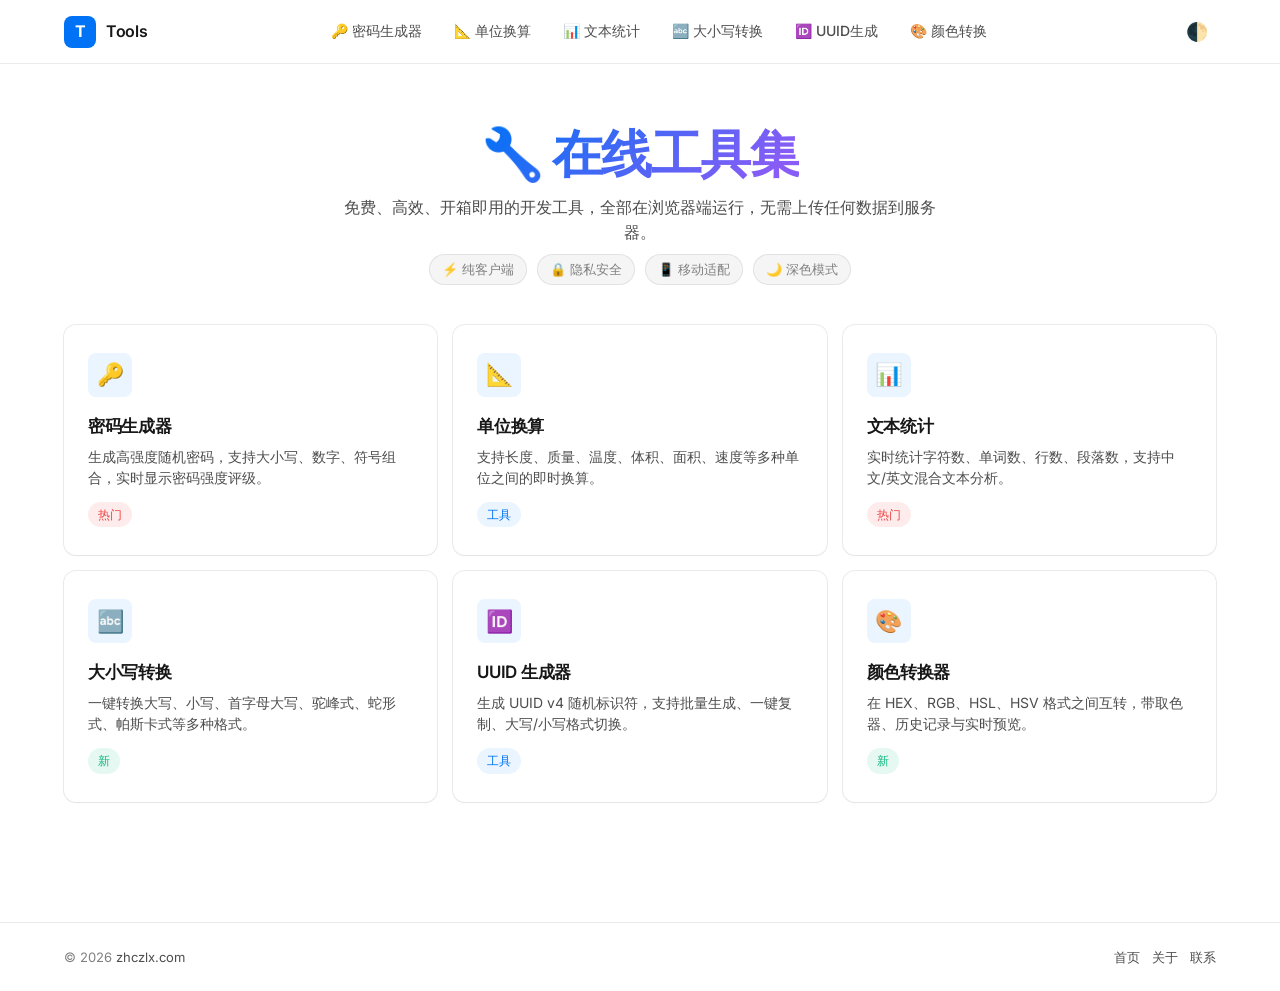
==== tools/index.html @ 3d00cb9d "✨ 新增在线工具箱 6个工具页面 基于 Open Design Vercel 设计系统打造： - 🏠 tools/index.html — 工具站首页 - 🔐 密码生成器 — 强度分析+多规则+历史记" ====
<!DOCTYPE html>
<html lang="zh-CN">
<head>
  <meta charset="UTF-8">
  <meta name="viewport" content="width=device-width, initial-scale=1.0">
  <title>在线工具集 — zhczlx.com/tools</title>
  <link rel="stylesheet" href="css/tools.css">
  <link rel="icon" href="data:image/svg+xml,<svg xmlns=%22http://www.w3.org/2000/svg%22 viewBox=%220 0 100 100%22><text y=%22.9em%22 font-size=%2290%22>🔧</text></svg>">
  <meta name="description" content="免费在线工具集：密码生成器、单位换算、文本统计、大小写转换、UUID生成器、颜色转换器。">
  <style>
    /* ===== ANIMATION STAGGER ===== */
    .tool-card:nth-child(1) { animation-delay: 0.05s; }
    .tool-card:nth-child(2) { animation-delay: 0.10s; }
    .tool-card:nth-child(3) { animation-delay: 0.15s; }
    .tool-card:nth-child(4) { animation-delay: 0.20s; }
    .tool-card:nth-child(5) { animation-delay: 0.25s; }
    .tool-card:nth-child(6) { animation-delay: 0.30s; }

    /* ===== HERO SUBTITLE WITH ICONS ===== */
    .hero-tags {
      display: flex;
      align-items: center;
      justify-content: center;
      gap: 10px;
      flex-wrap: wrap;
      margin-top: 8px;
    }
    .hero-tags span {
      font-size: 13px;
      color: var(--text-tertiary);
      padding: 4px 12px;
      border-radius: var(--radius-full);
      background: var(--bg-tertiary);
      border: 1px solid var(--border-color);
    }

    /* ===== RESPONSIVE NAV ===== */
    @media (max-width: 768px) {
      .header-nav a span {
        display: none;
      }
      .hero-tags span {
        font-size: 11px;
        padding: 3px 10px;
      }
    }

    @media (max-width: 480px) {
      .header-inner {
        padding: 0 16px;
      }
      .page-hero {
        padding: 40px 0 24px;
      }
      .tool-grid {
        padding-bottom: 40px;
      }
    }

    /* ===== TAG VARIANTS ===== */
    .tool-card .tag.hot {
      color: #ef4444;
      background: rgba(239, 68, 68, 0.1);
    }
    .tool-card .tag.new {
      color: #10b981;
      background: rgba(16, 185, 129, 0.1);
    }

    @media (prefers-color-scheme: dark) {
      .tool-card .tag.hot {
        background: rgba(239, 68, 68, 0.15);
      }
      .tool-card .tag.new {
        background: rgba(16, 185, 129, 0.15);
      }
    }
  </style>
</head>
<body>

<!-- ===== STICKY HEADER ===== -->
<header class="site-header">
  <div class="header-inner">
    <a href="/" class="header-logo">
      <span class="logo-icon">T</span>
      <span>Tools</span>
    </a>
    <nav class="header-nav">
      <a href="password-generator.html"><span>🔑</span> 密码生成器</a>
      <a href="unit-converter.html"><span>📐</span> <span>单位换算</span></a>
      <a href="text-counter.html"><span>📊</span> <span>文本统计</span></a>
      <a href="text-case.html"><span>🔤</span> <span>大小写转换</span></a>
      <a href="uuid-generator.html"><span>🆔</span> <span>UUID生成</span></a>
      <a href="color-converter.html"><span>🎨</span> <span>颜色转换</span></a>
    </nav>
    <button class="theme-toggle" id="themeToggle" aria-label="Toggle dark mode">🌓</button>
  </div>
</header>

<!-- ===== MAIN CONTENT ===== -->
<main>
  <div class="container">
    <!-- ===== HERO ===== -->
    <section class="page-hero">
      <h1><span class="gradient">🔧 在线工具集</span></h1>
      <p>免费、高效、开箱即用的开发工具，全部在浏览器端运行，无需上传任何数据到服务器。</p>
      <div class="hero-tags">
        <span>⚡ 纯客户端</span>
        <span>🔒 隐私安全</span>
        <span>📱 移动适配</span>
        <span>🌙 深色模式</span>
      </div>
    </section>

    <!-- ===== TOOL GRID ===== -->
    <div class="tool-grid">

      <!-- Password Generator -->
      <a href="password-generator.html" class="tool-card animate-in">
        <div class="tool-card-icon">🔑</div>
        <h3>密码生成器</h3>
        <p>生成高强度随机密码，支持大小写、数字、符号组合，实时显示密码强度评级。</p>
        <span class="tag hot">热门</span>
      </a>

      <!-- Unit Converter -->
      <a href="unit-converter.html" class="tool-card animate-in">
        <div class="tool-card-icon">📐</div>
        <h3>单位换算</h3>
        <p>支持长度、质量、温度、体积、面积、速度等多种单位之间的即时换算。</p>
        <span class="tag">工具</span>
      </a>

      <!-- Text Counter -->
      <a href="text-counter.html" class="tool-card animate-in">
        <div class="tool-card-icon">📊</div>
        <h3>文本统计</h3>
        <p>实时统计字符数、单词数、行数、段落数，支持中文/英文混合文本分析。</p>
        <span class="tag hot">热门</span>
      </a>

      <!-- Text Case -->
      <a href="text-case.html" class="tool-card animate-in">
        <div class="tool-card-icon">🔤</div>
        <h3>大小写转换</h3>
        <p>一键转换大写、小写、首字母大写、驼峰式、蛇形式、帕斯卡式等多种格式。</p>
        <span class="tag new">新</span>
      </a>

      <!-- UUID Generator -->
      <a href="uuid-generator.html" class="tool-card animate-in">
        <div class="tool-card-icon">🆔</div>
        <h3>UUID 生成器</h3>
        <p>生成 UUID v4 随机标识符，支持批量生成、一键复制、大写/小写格式切换。</p>
        <span class="tag">工具</span>
      </a>

      <!-- Color Converter -->
      <a href="color-converter.html" class="tool-card animate-in">
        <div class="tool-card-icon">🎨</div>
        <h3>颜色转换器</h3>
        <p>在 HEX、RGB、HSL、HSV 格式之间互转，带取色器、历史记录与实时预览。</p>
        <span class="tag new">新</span>
      </a>

    </div>
  </div>
</main>

<!-- ===== FOOTER ===== -->
<footer class="site-footer">
  <div class="footer-inner">
    <span>&copy; 2026 <a href="https://zhczlx.com">zhczlx.com</a></span>
    <nav style="display:flex;gap:12px;flex-wrap:wrap;">
      <a href="https://zhczlx.com">首页</a>
      <a href="https://zhczlx.com/about">关于</a>
      <a href="mailto:hi@zhczlx.com">联系</a>
    </nav>
  </div>
</footer>

<!-- ===== TOAST ===== -->
<div class="toast" id="toast">✅ 已复制到剪贴板</div>

<!-- ===== JAVASCRIPT ===== -->
<script>
(function () {
  'use strict';

  // ----- Theme Toggle -----
  const themeToggle = document.getElementById('themeToggle');
  const htmlEl = document.documentElement;
  const STORAGE_KEY = 'zhczlx-theme';

  function getPreferredTheme() {
    return window.matchMedia('(prefers-color-scheme: dark)').matches ? 'dark' : 'light';
  }

  function getStoredTheme() {
    try { return localStorage.getItem(STORAGE_KEY); } catch (e) { return null; }
  }

  function setStoredTheme(theme) {
    try { localStorage.setItem(STORAGE_KEY, theme); } catch (e) { /* noop */ }
  }

  function applyTheme(theme) {
    if (theme === 'dark') {
      htmlEl.style.colorScheme = 'dark';
      // Force dark mode CSS variables by toggling a data attribute
      htmlEl.setAttribute('data-theme', 'dark');
      themeToggle.textContent = '☀️';
    } else {
      htmlEl.style.colorScheme = 'light';
      htmlEl.removeAttribute('data-theme');
      themeToggle.textContent = '🌓';
    }
  }

  // Initialize theme
  const stored = getStoredTheme();
  const initialTheme = stored || getPreferredTheme();
  applyTheme(initialTheme);

  themeToggle.addEventListener('click', function () {
    const current = htmlEl.getAttribute('data-theme') === 'dark' ? 'dark' : 'light';
    const next = current === 'dark' ? 'light' : 'dark';
    applyTheme(next);
    setStoredTheme(next);
  });

  // Listen for system preference changes (if no stored theme)
  window.matchMedia('(prefers-color-scheme: dark)').addEventListener('change', function (e) {
    if (!getStoredTheme()) {
      applyTheme(e.matches ? 'dark' : 'light');
    }
  });

  // ----- Force dark mode CSS variables -----
  // When data-theme="dark" is set, override the CSS variables via inline style
  // since the CSS already has prefers-color-scheme media query.
  // We need to override the media query. Let's add a style override dynamically.
  const darkOverrideStyle = document.createElement('style');
  darkOverrideStyle.textContent = `
    html[data-theme="dark"] {
      --bg-primary: #0a0a0b !important;
      --bg-secondary: #111113 !important;
      --bg-tertiary: #18181b !important;
      --bg-card: #111113 !important;
      --bg-input: #18181b !important;
      --bg-hover: #27272a !important;
      --bg-toolbar: #18181b !important;
      --text-primary: #fafafa !important;
      --text-secondary: #a1a1aa !important;
      --text-tertiary: #71717a !important;
      --text-placeholder: #52525b !important;
      --text-inverse: #0a0a0b !important;
      --border-color: rgba(255, 255, 255, 0.08) !important;
      --border-color-strong: rgba(255, 255, 255, 0.12) !important;
      --shadow-sm: 0px 0px 0px 1px rgba(255,255,255,0.06), 0px 1px 2px rgba(0,0,0,0.2) !important;
      --shadow-md: 0px 0px 0px 1px rgba(255,255,255,0.06), 0px 2px 4px rgba(0,0,0,0.2), 0px 8px 16px -8px rgba(0,0,0,0.3) !important;
      --shadow-lg: 0px 0px 0px 1px rgba(255,255,255,0.06), 0px 4px 8px rgba(0,0,0,0.2), 0px 16px 24px -8px rgba(0,0,0,0.4) !important;
      --accent: #3b82f6 !important;
      --accent-hover: #60a5fa !important;
      --accent-light: rgba(59, 130, 246, 0.1) !important;
    }
  `;
  document.head.appendChild(darkOverrideStyle);

  // Apply dark if stored or preferred
  if (initialTheme === 'dark') {
    htmlEl.setAttribute('data-theme', 'dark');
    htmlEl.style.colorScheme = 'dark';
    themeToggle.textContent = '☀️';
  }

  // ----- Toast Notification System -----
  const toastEl = document.getElementById('toast');
  let toastTimeout = null;

  window.showToast = function (message) {
    if (!toastEl) return;
    toastEl.textContent = message || '✅ 已复制到剪贴板';
    toastEl.classList.add('show');
    clearTimeout(toastTimeout);
    toastTimeout = setTimeout(function () {
      toastEl.classList.remove('show');
    }, 2000);
  };

  // ----- Copy-to-clipboard helper (for use on tool pages) -----
  window.copyToClipboard = function (text, successMsg) {
    if (!text && text !== '') return;
    if (navigator.clipboard && navigator.clipboard.writeText) {
      navigator.clipboard.writeText(text).then(function () {
        window.showToast(successMsg || '✅ 已复制到剪贴板');
      }).catch(function () {
        fallbackCopy(text, successMsg);
      });
    } else {
      fallbackCopy(text, successMsg);
    }
  };

  function fallbackCopy(text, successMsg) {
    var textarea = document.createElement('textarea');
    textarea.value = text;
    textarea.style.position = 'fixed';
    textarea.style.opacity = '0';
    textarea.style.left = '-9999px';
    document.body.appendChild(textarea);
    textarea.select();
    try {
      document.execCommand('copy');
      window.showToast(successMsg || '✅ 已复制到剪贴板');
    } catch (e) {
      window.showToast('❌ 复制失败，请手动复制');
    }
    document.body.removeChild(textarea);
  }

  // ----- Animate cards on intersection (progressive enhancement) -----
  if ('IntersectionObserver' in window) {
    var cards = document.querySelectorAll('.tool-card.animate-in');
    if (cards.length) {
      var observer = new IntersectionObserver(function (entries) {
        entries.forEach(function (entry) {
          if (entry.isIntersecting) {
            entry.target.style.animationPlayState = 'running';
            observer.unobserve(entry.target);
          }
        });
      }, { threshold: 0.1 });
      cards.forEach(function (card) {
        // Pause animation initially so observer can start it
        card.style.animationPlayState = 'paused';
        observer.observe(card);
      });
      // Fallback: if observer doesn't trigger within 2s, start all
      setTimeout(function () {
        cards.forEach(function (card) {
          card.style.animationPlayState = 'running';
        });
      }, 2000);
    }
  }

})();
</script>

</body>
</html>
---- tools/css/tools.css ----
/* =============================================
   TOOLS.ZHCZLX.COM — Design System
   Inspired by Open Design / Vercel Design System
   ============================================= */

@import url('https://fonts.googleapis.com/css2?family=Inter:wght@300;400;500;600;700;800;900&family=JetBrains+Mono:wght@400;500;600&display=swap');

/* ===== CSS CUSTOM PROPERTIES ===== */
:root {
  /* Backgrounds */
  --bg-primary: #ffffff;
  --bg-secondary: #fafafa;
  --bg-tertiary: #f5f5f5;
  --bg-card: #ffffff;
  --bg-input: #ffffff;
  --bg-hover: #f0f0f0;
  --bg-toolbar: #fafafa;

  /* Text */
  --text-primary: #171717;
  --text-secondary: #4d4d4d;
  --text-tertiary: #808080;
  --text-placeholder: #a0a0a0;
  --text-inverse: #ffffff;

  /* Borders */
  --border-color: rgba(0, 0, 0, 0.08);
  --border-color-strong: rgba(0, 0, 0, 0.12);

  /* Shadows */
  --shadow-sm: 0px 0px 0px 1px rgba(0,0,0,0.08), 0px 1px 2px rgba(0,0,0,0.04);
  --shadow-md: 0px 0px 0px 1px rgba(0,0,0,0.08), 0px 2px 4px rgba(0,0,0,0.04), 0px 8px 16px -8px rgba(0,0,0,0.06);
  --shadow-lg: 0px 0px 0px 1px rgba(0,0,0,0.08), 0px 4px 8px rgba(0,0,0,0.04), 0px 16px 24px -8px rgba(0,0,0,0.08);
  --shadow-inset: inset 0px 0px 0px 1px rgba(0,0,0,0.08);

  /* Accents */
  --accent: #0072f5;
  --accent-hover: #005cc9;
  --accent-light: #ebf5ff;
  --accent-ring: hsla(212, 100%, 48%, 1);

  /* Status colors */
  --success: #10b981;
  --warning: #f59e0b;
  --error: #ef4444;
  --info: #3b82f6;

  /* Radius */
  --radius-sm: 4px;
  --radius-md: 8px;
  --radius-lg: 12px;
  --radius-xl: 16px;
  --radius-full: 9999px;

  /* Typography */
  --font-sans: 'Inter', -apple-system, BlinkMacSystemFont, 'Segoe UI', Arial, sans-serif;
  --font-mono: 'JetBrains Mono', ui-monospace, SFMono-Regular, 'SF Mono', Menlo, monospace;

  /* Transitions */
  --transition-fast: 150ms ease;
  --transition-normal: 250ms ease;
  --transition-slow: 350ms cubic-bezier(0.16, 1, 0.3, 1);

  /* Layout */
  --header-height: 64px;
  --max-width: 1200px;
}

/* ===== DARK MODE ===== */
@media (prefers-color-scheme: dark) {
  :root {
    --bg-primary: #0a0a0b;
    --bg-secondary: #111113;
    --bg-tertiary: #18181b;
    --bg-card: #111113;
    --bg-input: #18181b;
    --bg-hover: #27272a;
    --bg-toolbar: #18181b;

    --text-primary: #fafafa;
    --text-secondary: #a1a1aa;
    --text-tertiary: #71717a;
    --text-placeholder: #52525b;
    --text-inverse: #0a0a0b;

    --border-color: rgba(255, 255, 255, 0.08);
    --border-color-strong: rgba(255, 255, 255, 0.12);

    --shadow-sm: 0px 0px 0px 1px rgba(255,255,255,0.06), 0px 1px 2px rgba(0,0,0,0.2);
    --shadow-md: 0px 0px 0px 1px rgba(255,255,255,0.06), 0px 2px 4px rgba(0,0,0,0.2), 0px 8px 16px -8px rgba(0,0,0,0.3);
    --shadow-lg: 0px 0px 0px 1px rgba(255,255,255,0.06), 0px 4px 8px rgba(0,0,0,0.2), 0px 16px 24px -8px rgba(0,0,0,0.4);

    --accent: #3b82f6;
    --accent-hover: #60a5fa;
    --accent-light: rgba(59, 130, 246, 0.1);
  }
}

/* ===== RESET ===== */
*, *::before, *::after { margin: 0; padding: 0; box-sizing: border-box; }

html {
  scroll-behavior: smooth;
  -webkit-font-smoothing: antialiased;
  -moz-osx-font-smoothing: grayscale;
}

body {
  font-family: var(--font-sans);
  background: var(--bg-primary);
  color: var(--text-primary);
  line-height: 1.6;
  min-height: 100vh;
  transition: background var(--transition-normal), color var(--transition-normal);
}

/* ===== SCROLLBAR ===== */
::-webkit-scrollbar { width: 6px; height: 6px; }
::-webkit-scrollbar-track { background: transparent; }
::-webkit-scrollbar-thumb { background: var(--text-tertiary); border-radius: 3px; }
::-webkit-scrollbar-thumb:hover { background: var(--text-secondary); }

/* ===== HEADER ===== */
.site-header {
  position: sticky;
  top: 0;
  z-index: 100;
  background: var(--bg-primary);
  backdrop-filter: blur(12px);
  -webkit-backdrop-filter: blur(12px);
  border-bottom: 1px solid var(--border-color);
  height: var(--header-height);
  display: flex;
  align-items: center;
  transition: background var(--transition-normal);
}

.header-inner {
  max-width: var(--max-width);
  margin: 0 auto;
  padding: 0 24px;
  width: 100%;
  display: flex;
  align-items: center;
  justify-content: space-between;
}

.header-logo {
  display: flex;
  align-items: center;
  gap: 10px;
  text-decoration: none;
  color: var(--text-primary);
  font-weight: 600;
  font-size: 16px;
  letter-spacing: -0.3px;
}

.header-logo .logo-icon {
  width: 32px;
  height: 32px;
  background: var(--accent);
  border-radius: var(--radius-md);
  display: flex;
  align-items: center;
  justify-content: center;
  font-size: 16px;
  color: white;
  font-weight: 700;
  transition: transform var(--transition-fast);
}

.header-logo:hover .logo-icon {
  transform: scale(1.05);
}

.header-nav {
  display: flex;
  align-items: center;
  gap: 4px;
}

.header-nav a {
  text-decoration: none;
  color: var(--text-secondary);
  font-size: 14px;
  font-weight: 500;
  padding: 6px 14px;
  border-radius: var(--radius-md);
  transition: all var(--transition-fast);
}

.header-nav a:hover {
  color: var(--text-primary);
  background: var(--bg-hover);
}

.header-nav a.active {
  color: var(--text-primary);
  background: var(--bg-tertiary);
}

.theme-toggle {
  background: none;
  border: none;
  cursor: pointer;
  padding: 8px;
  border-radius: var(--radius-md);
  color: var(--text-secondary);
  font-size: 18px;
  transition: all var(--transition-fast);
  margin-left: 8px;
}

.theme-toggle:hover {
  color: var(--text-primary);
  background: var(--bg-hover);
}

/* ===== CONTAINER ===== */
.container {
  max-width: var(--max-width);
  margin: 0 auto;
  padding: 0 24px;
  width: 100%;
}

/* ===== PAGE HERO ===== */
.page-hero {
  padding: 60px 0 40px;
  text-align: center;
}

.page-hero h1 {
  font-size: clamp(2rem, 4vw, 3.2rem);
  font-weight: 800;
  letter-spacing: -1.5px;
  line-height: 1.15;
  margin-bottom: 12px;
}

.page-hero h1 .gradient {
  background: linear-gradient(135deg, var(--accent) 0%, #8b5cf6 50%, var(--accent) 100%);
  background-size: 200% auto;
  -webkit-background-clip: text;
  -webkit-text-fill-color: transparent;
  background-clip: text;
  animation: gradient-shift 4s ease infinite;
}

@keyframes gradient-shift {
  0%, 100% { background-position: 0% center; }
  50% { background-position: 100% center; }
}

.page-hero p {
  color: var(--text-secondary);
  font-size: 16px;
  max-width: 600px;
  margin: 0 auto;
}

/* ===== TOOL GRID (Homepage) ===== */
.tool-grid {
  display: grid;
  grid-template-columns: repeat(auto-fill, minmax(280px, 1fr));
  gap: 16px;
  padding-bottom: 80px;
}

.tool-card {
  display: flex;
  flex-direction: column;
  text-decoration: none;
  color: var(--text-primary);
  background: var(--bg-card);
  border-radius: var(--radius-lg);
  padding: 28px 24px;
  box-shadow: var(--shadow-sm);
  transition: all var(--transition-normal);
  position: relative;
  overflow: hidden;
}

.tool-card::before {
  content: '';
  position: absolute;
  top: 0;
  left: 0;
  right: 0;
  height: 3px;
  background: linear-gradient(90deg, var(--accent), #8b5cf6);
  opacity: 0;
  transition: opacity var(--transition-normal);
}

.tool-card:hover {
  box-shadow: var(--shadow-md);
  transform: translateY(-2px);
}

.tool-card:hover::before {
  opacity: 1;
}

.tool-card:active {
  transform: translateY(0);
}

.tool-card-icon {
  width: 44px;
  height: 44px;
  border-radius: var(--radius-md);
  display: flex;
  align-items: center;
  justify-content: center;
  font-size: 22px;
  margin-bottom: 16px;
  background: var(--accent-light);
}

.tool-card h3 {
  font-size: 17px;
  font-weight: 600;
  letter-spacing: -0.3px;
  margin-bottom: 6px;
}

.tool-card p {
  font-size: 14px;
  color: var(--text-secondary);
  line-height: 1.5;
  flex: 1;
}

.tool-card .tag {
  margin-top: 14px;
  display: inline-flex;
  align-items: center;
  gap: 4px;
  font-size: 12px;
  font-weight: 500;
  color: var(--accent);
  background: var(--accent-light);
  padding: 3px 10px;
  border-radius: var(--radius-full);
  align-self: flex-start;
}

/* ===== TOOL PAGE LAYOUT ===== */
.tool-section {
  max-width: 800px;
  margin: 0 auto;
  padding: 40px 0 80px;
}

.tool-header {
  margin-bottom: 32px;
}

.tool-header .breadcrumb {
  display: flex;
  align-items: center;
  gap: 6px;
  font-size: 13px;
  color: var(--text-tertiary);
  margin-bottom: 12px;
}

.tool-header .breadcrumb a {
  color: var(--text-tertiary);
  text-decoration: none;
  transition: color var(--transition-fast);
}

.tool-header .breadcrumb a:hover {
  color: var(--accent);
}

.tool-header h1 {
  font-size: clamp(1.6rem, 3vw, 2.2rem);
  font-weight: 700;
  letter-spacing: -0.8px;
  margin-bottom: 8px;
}

.tool-header p {
  color: var(--text-secondary);
  font-size: 15px;
}

/* ===== TOOL CARD (individual tool container) ===== */
.tool-card-container {
  background: var(--bg-card);
  border-radius: var(--radius-xl);
  box-shadow: var(--shadow-sm);
  overflow: hidden;
  transition: box-shadow var(--transition-normal);
}

.tool-card-container:focus-within {
  box-shadow: var(--shadow-md), 0 0 0 2px var(--accent-ring);
}

.tool-body {
  padding: 32px;
}

.tool-footer {
  padding: 16px 32px;
  background: var(--bg-secondary);
  border-top: 1px solid var(--border-color);
  display: flex;
  justify-content: space-between;
  align-items: center;
  flex-wrap: wrap;
  gap: 8px;
}

.tool-footer .hint {
  font-size: 13px;
  color: var(--text-tertiary);
}

/* ===== FORM ELEMENTS ===== */
.input-group {
  margin-bottom: 20px;
}

.input-group label {
  display: block;
  font-size: 13px;
  font-weight: 600;
  color: var(--text-primary);
  margin-bottom: 6px;
  letter-spacing: -0.2px;
}

.input-group .label-hint {
  font-weight: 400;
  color: var(--text-tertiary);
  font-size: 12px;
}

input[type="text"],
input[type="number"],
input[type="password"],
textarea,
select {
  width: 100%;
  padding: 10px 14px;
  background: var(--bg-input);
  border: 1px solid var(--border-color-strong);
  border-radius: var(--radius-md);
  color: var(--text-primary);
  font-family: var(--font-sans);
  font-size: 15px;
  outline: none;
  transition: all var(--transition-fast);
}

input:focus,
textarea:focus,
select:focus {
  border-color: var(--accent);
  box-shadow: 0 0 0 3px var(--accent-light);
}

textarea {
  resize: vertical;
  min-height: 120px;
  font-family: var(--font-mono);
  font-size: 14px;
  line-height: 1.7;
}

select {
  cursor: pointer;
  appearance: none;
  background-image: url("data:image/svg+xml,%3Csvg xmlns='http://www.w3.org/2000/svg' width='12' height='12' viewBox='0 0 24 24' fill='none' stroke='%23808080' stroke-width='2' stroke-linecap='round' stroke-linejoin='round'%3E%3Cpolyline points='6 9 12 15 18 9'%3E%3C/polyline%3E%3C/svg%3E");
  background-repeat: no-repeat;
  background-position: right 12px center;
  padding-right: 36px;
}

/* ===== BUTTONS ===== */
.btn {
  display: inline-flex;
  align-items: center;
  justify-content: center;
  gap: 6px;
  padding: 10px 20px;
  border: none;
  border-radius: var(--radius-md);
  font-family: var(--font-sans);
  font-size: 14px;
  font-weight: 500;
  cursor: pointer;
  transition: all var(--transition-fast);
  text-decoration: none;
  line-height: 1;
}

.btn:active {
  transform: scale(0.97);
}

.btn-primary {
  background: var(--accent);
  color: white;
  box-shadow: 0px 0px 0px 1px transparent;
}

.btn-primary:hover {
  background: var(--accent-hover);
  box-shadow: 0px 0px 0px 1px rgba(0,0,0,0.1), 0px 2px 6px rgba(59,130,246,0.3);
}

.btn-secondary {
  background: var(--bg-tertiary);
  color: var(--text-primary);
  border: 1px solid var(--border-color-strong);
}

.btn-secondary:hover {
  background: var(--bg-hover);
}

.btn-ghost {
  background: transparent;
  color: var(--text-secondary);
  padding: 8px 12px;
}

.btn-ghost:hover {
  color: var(--text-primary);
  background: var(--bg-hover);
}

.btn-sm {
  padding: 6px 12px;
  font-size: 13px;
}

.btn-icon {
  width: 36px;
  height: 36px;
  padding: 0;
  display: inline-flex;
  align-items: center;
  justify-content: center;
  border-radius: var(--radius-md);
  border: 1px solid var(--border-color-strong);
  background: var(--bg-input);
  color: var(--text-secondary);
  cursor: pointer;
  font-size: 16px;
  transition: all var(--transition-fast);
}

.btn-icon:hover {
  color: var(--text-primary);
  background: var(--bg-hover);
  border-color: var(--text-tertiary);
}

.btn-icon.copied {
  background: var(--success);
  color: white;
  border-color: var(--success);
}

/* ===== OUTPUT FIELD ===== */
.output-field {
  display: flex;
  align-items: center;
  gap: 8px;
  padding: 12px 16px;
  background: var(--bg-secondary);
  border: 1px solid var(--border-color-strong);
  border-radius: var(--radius-md);
  font-family: var(--font-mono);
  font-size: 14px;
  line-height: 1.5;
  word-break: break-all;
  min-height: 44px;
  color: var(--text-primary);
  position: relative;
}

.output-field .output-text {
  flex: 1;
}

/* ===== STRENGTH METER ===== */
.strength-meter {
  display: flex;
  gap: 4px;
  margin: 8px 0 16px;
}

.strength-bar {
  height: 4px;
  flex: 1;
  border-radius: 2px;
  background: var(--bg-tertiary);
  transition: all var(--transition-normal);
}

.strength-bar.active.weak { background: var(--error); }
.strength-bar.active.medium { background: var(--warning); }
.strength-bar.active.strong { background: var(--info); }
.strength-bar.active.very-strong { background: var(--success); }

.strength-label {
  font-size: 13px;
  font-weight: 500;
  margin-bottom: 4px;
}

.strength-label.weak { color: var(--error); }
.strength-label.medium { color: var(--warning); }
.strength-label.strong { color: var(--info); }
.strength-label.very-strong { color: var(--success); }

/* ===== CHECKBOX / TOGGLE ===== */
.toggle-group {
  display: flex;
  flex-wrap: wrap;
  gap: 8px;
  margin: 12px 0;
}

.toggle-label {
  display: flex;
  align-items: center;
  gap: 8px;
  padding: 8px 14px;
  border: 1px solid var(--border-color-strong);
  border-radius: var(--radius-md);
  cursor: pointer;
  font-size: 13px;
  font-weight: 500;
  transition: all var(--transition-fast);
  user-select: none;
}

.toggle-label:hover {
  border-color: var(--accent);
}

.toggle-label.active {
  background: var(--accent-light);
  border-color: var(--accent);
  color: var(--accent);
}

.toggle-label input[type="checkbox"] {
  display: none;
}

/* ===== SLIDER ===== */
input[type="range"] {
  -webkit-appearance: none;
  appearance: none;
  width: 100%;
  height: 6px;
  background: var(--bg-tertiary);
  border-radius: 3px;
  outline: none;
  cursor: pointer;
  border: none;
  box-shadow: none;
}

input[type="range"]::-webkit-slider-thumb {
  -webkit-appearance: none;
  width: 18px;
  height: 18px;
  border-radius: 50%;
  background: var(--accent);
  cursor: pointer;
  box-shadow: 0px 0px 0px 1px rgba(0,0,0,0.1), 0px 2px 4px rgba(0,0,0,0.15);
  transition: transform var(--transition-fast);
}

input[type="range"]::-webkit-slider-thumb:hover {
  transform: scale(1.15);
}

input[type="range"]::-moz-range-thumb {
  width: 18px;
  height: 18px;
  border-radius: 50%;
  background: var(--accent);
  cursor: pointer;
  border: none;
}

/* ===== CHECKBOX (native style) ===== */
.checkbox-group {
  display: flex;
  flex-direction: column;
  gap: 8px;
}

.checkbox-item {
  display: flex;
  align-items: center;
  gap: 10px;
  cursor: pointer;
  font-size: 14px;
  user-select: none;
}

.checkbox-item input[type="checkbox"] {
  width: 18px;
  height: 18px;
  accent-color: var(--accent);
  cursor: pointer;
}

/* ===== RESULT STATS ===== */
.stats-row {
  display: grid;
  grid-template-columns: repeat(auto-fit, minmax(120px, 1fr));
  gap: 12px;
  margin: 20px 0;
}

.stat-item {
  text-align: center;
  padding: 16px 12px;
  background: var(--bg-secondary);
  border-radius: var(--radius-md);
  border: 1px solid var(--border-color);
}

.stat-item .stat-value {
  font-size: 24px;
  font-weight: 700;
  letter-spacing: -1px;
  color: var(--accent);
  line-height: 1.2;
}

.stat-item .stat-label {
  font-size: 12px;
  color: var(--text-tertiary);
  font-weight: 500;
  margin-top: 4px;
}

/* ===== CONVERTER ROW ===== */
.converter-row {
  display: flex;
  align-items: center;
  gap: 12px;
  margin-bottom: 16px;
}

.converter-row .input-wrap {
  flex: 1;
}

.converter-row .swap-btn {
  flex-shrink: 0;
  width: 40px;
  height: 40px;
  border-radius: 50%;
  border: 1px solid var(--border-color-strong);
  background: var(--bg-input);
  cursor: pointer;
  display: flex;
  align-items: center;
  justify-content: center;
  font-size: 18px;
  color: var(--text-secondary);
  transition: all var(--transition-fast);
  margin-top: 20px;
}

.converter-row .swap-btn:hover {
  background: var(--bg-hover);
  color: var(--accent);
  transform: rotate(180deg);
}

/* ===== UNIT CATEGORY TABS ===== */
.unit-tabs {
  display: flex;
  flex-wrap: wrap;
  gap: 4px;
  margin-bottom: 24px;
  padding: 4px;
  background: var(--bg-secondary);
  border-radius: var(--radius-md);
}

.unit-tab {
  padding: 8px 16px;
  border: none;
  background: transparent;
  color: var(--text-secondary);
  font-family: var(--font-sans);
  font-size: 13px;
  font-weight: 500;
  cursor: pointer;
  border-radius: var(--radius-sm);
  transition: all var(--transition-fast);
}

.unit-tab:hover {
  color: var(--text-primary);
}

.unit-tab.active {
  background: var(--bg-primary);
  color: var(--text-primary);
  box-shadow: var(--shadow-sm);
}

/* ===== TEXT TOOLS ===== */
.text-area-wrap {
  position: relative;
}

.text-area-wrap .char-count {
  position: absolute;
  bottom: 12px;
  right: 14px;
  font-size: 12px;
  color: var(--text-tertiary);
  font-family: var(--font-mono);
}

.action-bar {
  display: flex;
  flex-wrap: wrap;
  gap: 8px;
  margin: 16px 0;
}

/* ===== UUID LIST ===== */
.uuid-list {
  display: flex;
  flex-direction: column;
  gap: 6px;
  margin: 16px 0;
}

.uuid-item {
  display: flex;
  align-items: center;
  justify-content: space-between;
  padding: 10px 14px;
  background: var(--bg-secondary);
  border: 1px solid var(--border-color);
  border-radius: var(--radius-md);
  font-family: var(--font-mono);
  font-size: 13px;
  color: var(--text-primary);
  gap: 12px;
}

.uuid-item .uuid-text {
  flex: 1;
  word-break: break-all;
}

/* ===== COLOR PICKER ===== */
.color-preview-area {
  display: flex;
  gap: 16px;
  align-items: flex-start;
  margin-bottom: 20px;
}

.color-swatch {
  width: 120px;
  height: 120px;
  border-radius: var(--radius-lg);
  border: 1px solid var(--border-color);
  flex-shrink: 0;
  transition: background var(--transition-fast);
}

.color-input-wrap {
  flex: 1;
  display: flex;
  flex-direction: column;
  gap: 8px;
}

.color-input-wrap input[type="color"] {
  width: 60px;
  height: 60px;
  padding: 0;
  border: 1px solid var(--border-color-strong);
  border-radius: var(--radius-md);
  cursor: pointer;
  background: none;
}

.color-values {
  display: grid;
  grid-template-columns: 1fr 1fr;
  gap: 8px;
}

.color-value-item {
  display: flex;
  align-items: center;
  gap: 6px;
  padding: 8px 12px;
  background: var(--bg-secondary);
  border: 1px solid var(--border-color);
  border-radius: var(--radius-md);
  font-family: var(--font-mono);
  font-size: 13px;
}

.color-value-item .label {
  color: var(--text-tertiary);
  font-family: var(--font-sans);
  font-size: 12px;
  font-weight: 500;
  min-width: 32px;
}

.color-value-item .value {
  flex: 1;
  word-break: break-all;
}

.color-history {
  display: flex;
  flex-wrap: wrap;
  gap: 6px;
  margin-top: 12px;
}

.color-history-swatch {
  width: 28px;
  height: 28px;
  border-radius: var(--radius-sm);
  border: 1px solid var(--border-color);
  cursor: pointer;
  transition: transform var(--transition-fast);
}

.color-history-swatch:hover {
  transform: scale(1.2);
}

/* ===== RESPONSIVE ===== */
@media (max-width: 768px) {
  .tool-grid {
    grid-template-columns: 1fr;
  }
  
  .tool-body {
    padding: 20px;
  }
  
  .tool-footer {
    padding: 12px 20px;
    flex-direction: column;
    text-align: center;
  }
  
  .stats-row {
    grid-template-columns: repeat(2, 1fr);
  }
  
  .converter-row {
    flex-direction: column;
  }
  
  .converter-row .swap-btn {
    margin-top: 0;
    transform: rotate(90deg);
  }
  
  .converter-row .swap-btn:hover {
    transform: rotate(270deg);
  }
  
  .color-preview-area {
    flex-direction: column;
  }
  
  .color-swatch {
    width: 100%;
    height: 80px;
  }
  
  .color-values {
    grid-template-columns: 1fr;
  }
  
  .unit-tabs {
    overflow-x: auto;
    flex-wrap: nowrap;
    -webkit-overflow-scrolling: touch;
  }
  
  .header-nav a span {
    display: none;
  }
}

@media (max-width: 480px) {
  .container {
    padding: 0 16px;
  }
  
  .page-hero {
    padding: 40px 0 24px;
  }
  
  .tool-section {
    padding: 24px 0 60px;
  }
  
  .action-bar {
    flex-direction: column;
  }
  
  .action-bar .btn {
    width: 100%;
  }
}

/* ===== ANIMATIONS ===== */
@keyframes fadeIn {
  from { opacity: 0; transform: translateY(8px); }
  to { opacity: 1; transform: translateY(0); }
}

@keyframes slideUp {
  from { opacity: 0; transform: translateY(20px); }
  to { opacity: 1; transform: translateY(0); }
}

@keyframes pulse {
  0%, 100% { opacity: 1; }
  50% { opacity: 0.7; }
}

@keyframes scaleIn {
  from { opacity: 0; transform: scale(0.95); }
  to { opacity: 1; transform: scale(1); }
}

.animate-in {
  animation: fadeIn 0.4s ease both;
}

.animate-slide-up {
  animation: slideUp 0.5s cubic-bezier(0.16, 1, 0.3, 1) both;
}

/* ===== TOAST ===== */
.toast {
  position: fixed;
  bottom: 24px;
  left: 50%;
  transform: translateX(-50%) translateY(80px);
  background: var(--text-primary);
  color: var(--bg-primary);
  padding: 10px 20px;
  border-radius: var(--radius-md);
  font-size: 13px;
  font-weight: 500;
  box-shadow: var(--shadow-lg);
  opacity: 0;
  transition: all var(--transition-slow);
  z-index: 999;
  pointer-events: none;
}

.toast.show {
  opacity: 1;
  transform: translateX(-50%) translateY(0);
}

/* ===== LOADING SPINNER ===== */
.spinner {
  width: 20px;
  height: 20px;
  border: 2px solid var(--border-color);
  border-top-color: var(--accent);
  border-radius: 50%;
  animation: spin 0.6s linear infinite;
}

@keyframes spin {
  to { transform: rotate(360deg); }
}

/* ===== EMPTY STATE ===== */
.empty-state {
  text-align: center;
  padding: 40px 20px;
  color: var(--text-tertiary);
}

.empty-state .icon {
  font-size: 40px;
  margin-bottom: 12px;
  opacity: 0.5;
}

.empty-state p {
  font-size: 14px;
}

/* ===== FOOTER ===== */
.site-footer {
  border-top: 1px solid var(--border-color);
  padding: 24px 0;
  margin-top: 40px;
}

.footer-inner {
  max-width: var(--max-width);
  margin: 0 auto;
  padding: 0 24px;
  display: flex;
  justify-content: space-between;
  align-items: center;
  flex-wrap: wrap;
  gap: 8px;
  font-size: 13px;
  color: var(--text-tertiary);
}

.footer-inner a {
  color: var(--text-secondary);
  text-decoration: none;
  transition: color var(--transition-fast);
}

.footer-inner a:hover {
  color: var(--accent);
}
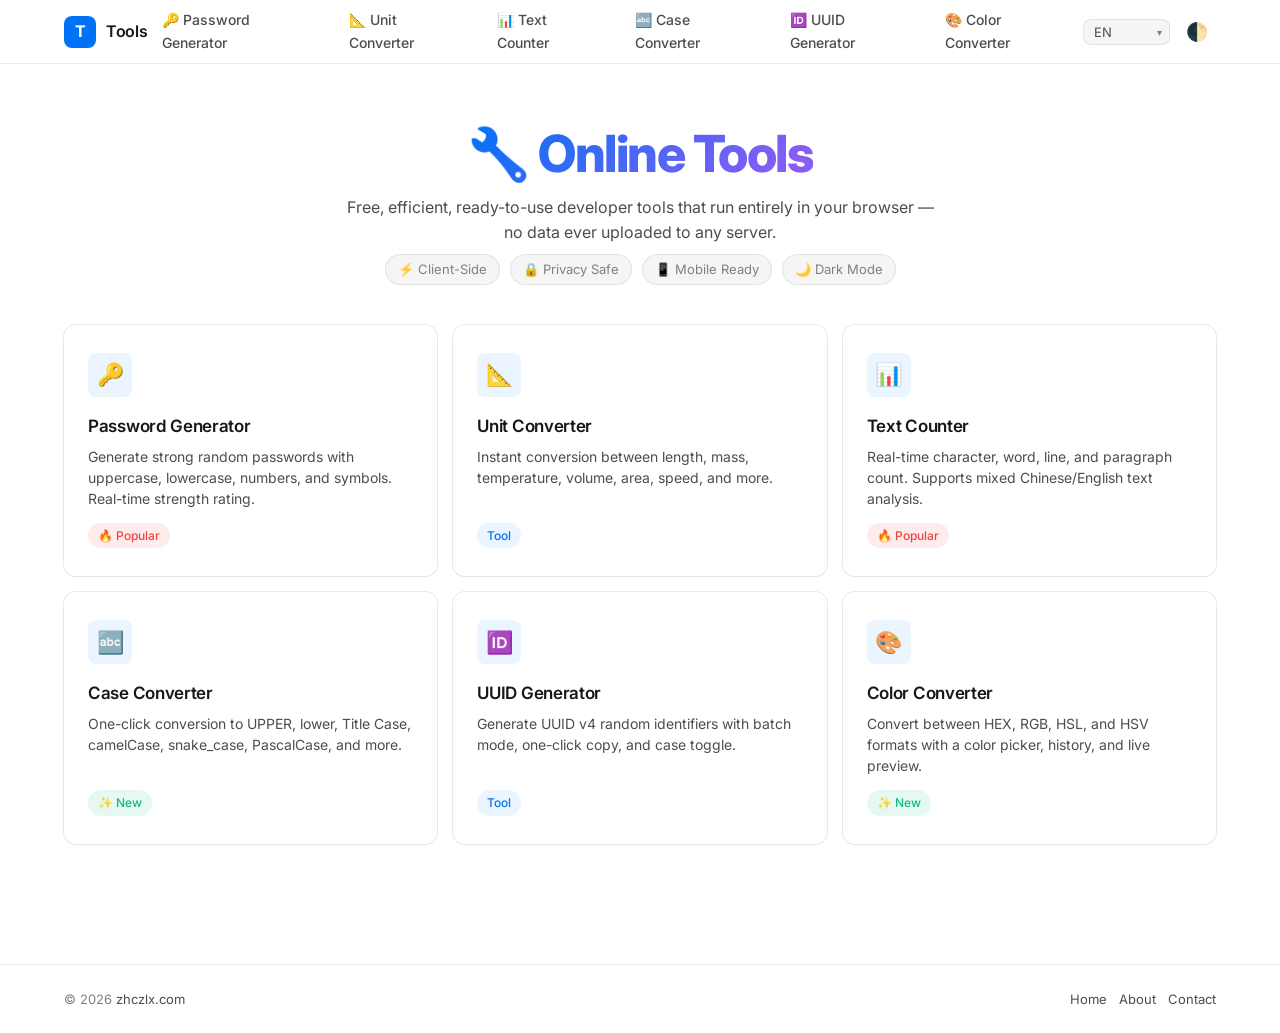
==== commit 73639346: "🌐 i18n: all tools English-first + language switcher (6 languages) All 6 tool pages now default to En" ====
--- a/tools/index.html
+++ b/tools/index.html
@@ -1,12 +1,12 @@
 <!DOCTYPE html>
-<html lang="zh-CN">
+<html lang="en">
 <head>
   <meta charset="UTF-8">
   <meta name="viewport" content="width=device-width, initial-scale=1.0">
-  <title>在线工具集 — zhczlx.com/tools</title>
+  <title data-i18n="page.title">Online Tools — zhczlx.com/tools</title>
   <link rel="stylesheet" href="css/tools.css">
   <link rel="icon" href="data:image/svg+xml,<svg xmlns=%22http://www.w3.org/2000/svg%22 viewBox=%220 0 100 100%22><text y=%22.9em%22 font-size=%2290%22>🔧</text></svg>">
-  <meta name="description" content="免费在线工具集：密码生成器、单位换算、文本统计、大小写转换、UUID生成器、颜色转换器。">
+  <meta name="description" content="Free online tools: password generator, unit converter, text counter, case converter, UUID generator, color converter." data-i18n-att-description="page.description">
   <style>
     /* ===== ANIMATION STAGGER ===== */
     .tool-card:nth-child(1) { animation-delay: 0.05s; }
@@ -34,6 +34,44 @@
       border: 1px solid var(--border-color);
     }
 
+    /* ===== LANGUAGE SWITCHER ===== */
+    .lang-switcher {
+      position: relative;
+      display: inline-block;
+    }
+    .lang-switcher select {
+      appearance: none;
+      -webkit-appearance: none;
+      padding: 4px 24px 4px 10px;
+      font-size: 13px;
+      border: 1px solid var(--border-color);
+      border-radius: var(--radius-md, 6px);
+      background: var(--bg-tertiary, #18181b);
+      color: var(--text-secondary, #a1a1aa);
+      cursor: pointer;
+      outline: none;
+      font-family: inherit;
+      transition: border-color 0.2s, color 0.2s;
+    }
+    .lang-switcher select:hover {
+      border-color: var(--accent, #3b82f6);
+      color: var(--text-primary, #fafafa);
+    }
+    .lang-switcher::after {
+      content: '▾';
+      position: absolute;
+      right: 8px;
+      top: 50%;
+      transform: translateY(-50%);
+      font-size: 10px;
+      color: var(--text-tertiary, #71717a);
+      pointer-events: none;
+    }
+    .lang-switcher select:focus {
+      border-color: var(--accent, #3b82f6);
+      box-shadow: 0 0 0 2px var(--accent-light, rgba(59, 130, 246, 0.15));
+    }
+
     /* ===== RESPONSIVE NAV ===== */
     @media (max-width: 768px) {
       .header-nav a span {
@@ -84,16 +122,26 @@
   <div class="header-inner">
     <a href="/" class="header-logo">
       <span class="logo-icon">T</span>
-      <span>Tools</span>
+      <span data-i18n="header.logo">Tools</span>
     </a>
     <nav class="header-nav">
-      <a href="password-generator.html"><span>🔑</span> 密码生成器</a>
-      <a href="unit-converter.html"><span>📐</span> <span>单位换算</span></a>
-      <a href="text-counter.html"><span>📊</span> <span>文本统计</span></a>
-      <a href="text-case.html"><span>🔤</span> <span>大小写转换</span></a>
-      <a href="uuid-generator.html"><span>🆔</span> <span>UUID生成</span></a>
-      <a href="color-converter.html"><span>🎨</span> <span>颜色转换</span></a>
+      <a href="password-generator.html"><span>🔑</span> <span data-i18n="nav.password">Password Generator</span></a>
+      <a href="unit-converter.html"><span>📐</span> <span data-i18n="nav.unit">Unit Converter</span></a>
+      <a href="text-counter.html"><span>📊</span> <span data-i18n="nav.counter">Text Counter</span></a>
+      <a href="text-case.html"><span>🔤</span> <span data-i18n="nav.case">Case Converter</span></a>
+      <a href="uuid-generator.html"><span>🆔</span> <span data-i18n="nav.uuid">UUID Generator</span></a>
+      <a href="color-converter.html"><span>🎨</span> <span data-i18n="nav.color">Color Converter</span></a>
     </nav>
+    <div class="lang-switcher">
+      <select id="langSwitcher" aria-label="Select language">
+        <option value="en">EN</option>
+        <option value="zh-CN">中文</option>
+        <option value="ja">日本語</option>
+        <option value="ko">한국어</option>
+        <option value="fr">Français</option>
+        <option value="de">Deutsch</option>
+      </select>
+    </div>
     <button class="theme-toggle" id="themeToggle" aria-label="Toggle dark mode">🌓</button>
   </div>
 </header>
@@ -103,13 +151,13 @@
   <div class="container">
     <!-- ===== HERO ===== -->
     <section class="page-hero">
-      <h1><span class="gradient">🔧 在线工具集</span></h1>
-      <p>免费、高效、开箱即用的开发工具，全部在浏览器端运行，无需上传任何数据到服务器。</p>
+      <h1><span class="gradient" data-i18n="hero.title">🔧 Online Tools</span></h1>
+      <p data-i18n="hero.subtitle">Free, efficient, ready-to-use developer tools that run entirely in your browser — no data ever uploaded to any server.</p>
       <div class="hero-tags">
-        <span>⚡ 纯客户端</span>
-        <span>🔒 隐私安全</span>
-        <span>📱 移动适配</span>
-        <span>🌙 深色模式</span>
+        <span data-i18n="hero.tag.client">⚡ Client-Side</span>
+        <span data-i18n="hero.tag.privacy">🔒 Privacy Safe</span>
+        <span data-i18n="hero.tag.mobile">📱 Mobile Ready</span>
+        <span data-i18n="hero.tag.dark">🌙 Dark Mode</span>
       </div>
     </section>
 
@@ -119,49 +167,49 @@
       <!-- Password Generator -->
       <a href="password-generator.html" class="tool-card animate-in">
         <div class="tool-card-icon">🔑</div>
-        <h3>密码生成器</h3>
-        <p>生成高强度随机密码，支持大小写、数字、符号组合，实时显示密码强度评级。</p>
-        <span class="tag hot">热门</span>
+        <h3 data-i18n="card.password.title">Password Generator</h3>
+        <p data-i18n="card.password.desc">Generate strong random passwords with uppercase, lowercase, numbers, and symbols. Real-time strength rating.</p>
+        <span class="tag hot" data-i18n="card.password.tag">🔥 Popular</span>
       </a>
 
       <!-- Unit Converter -->
       <a href="unit-converter.html" class="tool-card animate-in">
         <div class="tool-card-icon">📐</div>
-        <h3>单位换算</h3>
-        <p>支持长度、质量、温度、体积、面积、速度等多种单位之间的即时换算。</p>
-        <span class="tag">工具</span>
+        <h3 data-i18n="card.unit.title">Unit Converter</h3>
+        <p data-i18n="card.unit.desc">Instant conversion between length, mass, temperature, volume, area, speed, and more.</p>
+        <span class="tag" data-i18n="card.unit.tag">Tool</span>
       </a>
 
       <!-- Text Counter -->
       <a href="text-counter.html" class="tool-card animate-in">
         <div class="tool-card-icon">📊</div>
-        <h3>文本统计</h3>
-        <p>实时统计字符数、单词数、行数、段落数，支持中文/英文混合文本分析。</p>
-        <span class="tag hot">热门</span>
+        <h3 data-i18n="card.counter.title">Text Counter</h3>
+        <p data-i18n="card.counter.desc">Real-time character, word, line, and paragraph count. Supports mixed Chinese/English text analysis.</p>
+        <span class="tag hot" data-i18n="card.counter.tag">🔥 Popular</span>
       </a>
 
       <!-- Text Case -->
       <a href="text-case.html" class="tool-card animate-in">
         <div class="tool-card-icon">🔤</div>
-        <h3>大小写转换</h3>
-        <p>一键转换大写、小写、首字母大写、驼峰式、蛇形式、帕斯卡式等多种格式。</p>
-        <span class="tag new">新</span>
+        <h3 data-i18n="card.case.title">Case Converter</h3>
+        <p data-i18n="card.case.desc">One-click conversion to UPPER, lower, Title Case, camelCase, snake_case, PascalCase, and more.</p>
+        <span class="tag new" data-i18n="card.case.tag">✨ New</span>
       </a>
 
       <!-- UUID Generator -->
       <a href="uuid-generator.html" class="tool-card animate-in">
         <div class="tool-card-icon">🆔</div>
-        <h3>UUID 生成器</h3>
-        <p>生成 UUID v4 随机标识符，支持批量生成、一键复制、大写/小写格式切换。</p>
-        <span class="tag">工具</span>
+        <h3 data-i18n="card.uuid.title">UUID Generator</h3>
+        <p data-i18n="card.uuid.desc">Generate UUID v4 random identifiers with batch mode, one-click copy, and case toggle.</p>
+        <span class="tag" data-i18n="card.uuid.tag">Tool</span>
       </a>
 
       <!-- Color Converter -->
       <a href="color-converter.html" class="tool-card animate-in">
         <div class="tool-card-icon">🎨</div>
-        <h3>颜色转换器</h3>
-        <p>在 HEX、RGB、HSL、HSV 格式之间互转，带取色器、历史记录与实时预览。</p>
-        <span class="tag new">新</span>
+        <h3 data-i18n="card.color.title">Color Converter</h3>
+        <p data-i18n="card.color.desc">Convert between HEX, RGB, HSL, and HSV formats with a color picker, history, and live preview.</p>
+        <span class="tag new" data-i18n="card.color.tag">✨ New</span>
       </a>
 
     </div>
@@ -173,42 +221,374 @@
   <div class="footer-inner">
     <span>&copy; 2026 <a href="https://zhczlx.com">zhczlx.com</a></span>
     <nav style="display:flex;gap:12px;flex-wrap:wrap;">
-      <a href="https://zhczlx.com">首页</a>
-      <a href="https://zhczlx.com/about">关于</a>
-      <a href="mailto:hi@zhczlx.com">联系</a>
+      <a href="https://zhczlx.com" data-i18n="footer.home">Home</a>
+      <a href="https://zhczlx.com/about" data-i18n="footer.about">About</a>
+      <a href="mailto:hi@zhczlx.com" data-i18n="footer.contact">Contact</a>
     </nav>
   </div>
 </footer>
 
 <!-- ===== TOAST ===== -->
-<div class="toast" id="toast">✅ 已复制到剪贴板</div>
+<div class="toast" id="toast" data-i18n="toast.copied">✅ Copied to clipboard</div>
 
 <!-- ===== JAVASCRIPT ===== -->
 <script>
 (function () {
   'use strict';
 
+  // ----- i18n Dictionary -----
+  var LANG_STORAGE_KEY = 'zhczlx-lang';
+
+  var translations = {
+    'en': {
+      'page.title': 'Online Tools — zhczlx.com/tools',
+      'page.description': 'Free online tools: password generator, unit converter, text counter, case converter, UUID generator, color converter.',
+      'header.logo': 'Tools',
+      'nav.password': 'Password Generator',
+      'nav.unit': 'Unit Converter',
+      'nav.counter': 'Text Counter',
+      'nav.case': 'Case Converter',
+      'nav.uuid': 'UUID Generator',
+      'nav.color': 'Color Converter',
+      'hero.title': '🔧 Online Tools',
+      'hero.subtitle': 'Free, efficient, ready-to-use developer tools that run entirely in your browser — no data ever uploaded to any server.',
+      'hero.tag.client': '⚡ Client-Side',
+      'hero.tag.privacy': '🔒 Privacy Safe',
+      'hero.tag.mobile': '📱 Mobile Ready',
+      'hero.tag.dark': '🌙 Dark Mode',
+      'card.password.title': 'Password Generator',
+      'card.password.desc': 'Generate strong random passwords with uppercase, lowercase, numbers, and symbols. Real-time strength rating.',
+      'card.password.tag': '🔥 Popular',
+      'card.unit.title': 'Unit Converter',
+      'card.unit.desc': 'Instant conversion between length, mass, temperature, volume, area, speed, and more.',
+      'card.unit.tag': 'Tool',
+      'card.counter.title': 'Text Counter',
+      'card.counter.desc': 'Real-time character, word, line, and paragraph count. Supports mixed Chinese/English text analysis.',
+      'card.counter.tag': '🔥 Popular',
+      'card.case.title': 'Case Converter',
+      'card.case.desc': 'One-click conversion to UPPER, lower, Title Case, camelCase, snake_case, PascalCase, and more.',
+      'card.case.tag': '✨ New',
+      'card.uuid.title': 'UUID Generator',
+      'card.uuid.desc': 'Generate UUID v4 random identifiers with batch mode, one-click copy, and case toggle.',
+      'card.uuid.tag': 'Tool',
+      'card.color.title': 'Color Converter',
+      'card.color.desc': 'Convert between HEX, RGB, HSL, and HSV formats with a color picker, history, and live preview.',
+      'card.color.tag': '✨ New',
+      'footer.home': 'Home',
+      'footer.about': 'About',
+      'footer.contact': 'Contact',
+      'toast.copied': '✅ Copied to clipboard',
+      'toast.failed': '❌ Copy failed, please copy manually'
+    },
+    'zh-CN': {
+      'page.title': '在线工具集 — zhczlx.com/tools',
+      'page.description': '免费在线工具集：密码生成器、单位换算、文本统计、大小写转换、UUID生成器、颜色转换器。',
+      'header.logo': 'Tools',
+      'nav.password': '密码生成器',
+      'nav.unit': '单位换算',
+      'nav.counter': '文本统计',
+      'nav.case': '大小写转换',
+      'nav.uuid': 'UUID生成',
+      'nav.color': '颜色转换',
+      'hero.title': '🔧 在线工具集',
+      'hero.subtitle': '免费、高效、开箱即用的开发工具，全部在浏览器端运行，无需上传任何数据到服务器。',
+      'hero.tag.client': '⚡ 纯客户端',
+      'hero.tag.privacy': '🔒 隐私安全',
+      'hero.tag.mobile': '📱 移动适配',
+      'hero.tag.dark': '🌙 深色模式',
+      'card.password.title': '密码生成器',
+      'card.password.desc': '生成高强度随机密码，支持大小写、数字、符号组合，实时显示密码强度评级。',
+      'card.password.tag': '热门',
+      'card.unit.title': '单位换算',
+      'card.unit.desc': '支持长度、质量、温度、体积、面积、速度等多种单位之间的即时换算。',
+      'card.unit.tag': '工具',
+      'card.counter.title': '文本统计',
+      'card.counter.desc': '实时统计字符数、单词数、行数、段落数，支持中文/英文混合文本分析。',
+      'card.counter.tag': '热门',
+      'card.case.title': '大小写转换',
+      'card.case.desc': '一键转换大写、小写、首字母大写、驼峰式、蛇形式、帕斯卡式等多种格式。',
+      'card.case.tag': '新',
+      'card.uuid.title': 'UUID 生成器',
+      'card.uuid.desc': '生成 UUID v4 随机标识符，支持批量生成、一键复制、大写/小写格式切换。',
+      'card.uuid.tag': '工具',
+      'card.color.title': '颜色转换器',
+      'card.color.desc': '在 HEX、RGB、HSL、HSV 格式之间互转，带取色器、历史记录与实时预览。',
+      'card.color.tag': '新',
+      'footer.home': '首页',
+      'footer.about': '关于',
+      'footer.contact': '联系',
+      'toast.copied': '✅ 已复制到剪贴板',
+      'toast.failed': '❌ 复制失败，请手动复制'
+    },
+    'ja': {
+      'page.title': 'オンラインツール — zhczlx.com/tools',
+      'page.description': '無料オンラインツール：パスワード生成、単位変換、テキストカウンター、大文字小文字変換、UUID生成、カラー変換。',
+      'header.logo': 'Tools',
+      'nav.password': 'パスワード生成',
+      'nav.unit': '単位変換',
+      'nav.counter': 'テキスト統計',
+      'nav.case': '大文字小文字変換',
+      'nav.uuid': 'UUID生成',
+      'nav.color': 'カラー変換',
+      'hero.title': '🔧 オンラインツール',
+      'hero.subtitle': '無料で効率的な開発ツール、すべてブラウザ上で動作し、サーバーにデータをアップロードする必要はありません。',
+      'hero.tag.client': '⚡ クライアント側',
+      'hero.tag.privacy': '🔒 プライバシー安全',
+      'hero.tag.mobile': '📱 モバイル対応',
+      'hero.tag.dark': '🌙 ダークモード',
+      'card.password.title': 'パスワード生成器',
+      'card.password.desc': '大文字、小文字、数字、記号を組み合わせた強力なランダムパスワードを生成。リアルタイム強度評価。',
+      'card.password.tag': '🔥 人気',
+      'card.unit.title': '単位変換',
+      'card.unit.desc': '長さ、質量、温度、体積、面積、速度など、多様な単位間の即時変換。',
+      'card.unit.tag': 'ツール',
+      'card.counter.title': 'テキストカウンター',
+      'card.counter.desc': '文字数、単語数、行数、段落数をリアルタイムにカウント。中日英混合テキスト対応。',
+      'card.counter.tag': '🔥 人気',
+      'card.case.title': '大文字小文字変換',
+      'card.case.desc': 'ワンクリックで大文字、小文字、先頭大文字、キャメルケース、スネークケース、パスカルケースなどに変換。',
+      'card.case.tag': '✨ 新着',
+      'card.uuid.title': 'UUID 生成器',
+      'card.uuid.desc': 'UUID v4 ランダム識別子を生成。一括生成、ワンクリックコピー、大文字/小文字切替対応。',
+      'card.uuid.tag': 'ツール',
+      'card.color.title': 'カラー変換器',
+      'card.color.desc': 'HEX、RGB、HSL、HSV 形式間の変換。カラーピッカー、履歴、リアルタイムプレビュー付き。',
+      'card.color.tag': '✨ 新着',
+      'footer.home': 'ホーム',
+      'footer.about': '概要',
+      'footer.contact': 'お問い合わせ',
+      'toast.copied': '✅ クリップボードにコピーしました',
+      'toast.failed': '❌ コピーに失敗しました。手動でコピーしてください'
+    },
+    'ko': {
+      'page.title': '온라인 도구 — zhczlx.com/tools',
+      'page.description': '무료 온라인 도구: 비밀번호 생성기, 단위 변환기, 텍스트 카운터, 대소문자 변환기, UUID 생성기, 색상 변환기.',
+      'header.logo': 'Tools',
+      'nav.password': '비밀번호 생성기',
+      'nav.unit': '단위 변환',
+      'nav.counter': '텍스트 통계',
+      'nav.case': '대소문자 변환',
+      'nav.uuid': 'UUID 생성',
+      'nav.color': '색상 변환',
+      'hero.title': '🔧 온라인 도구',
+      'hero.subtitle': '무료로 효율적인 개발 도구, 모두 브라우저에서 실행되며 서버에 데이터를 업로드할 필요가 없습니다.',
+      'hero.tag.client': '⚡ 클라이언트 측',
+      'hero.tag.privacy': '🔒 개인정보 보호',
+      'hero.tag.mobile': '📱 모바일 지원',
+      'hero.tag.dark': '🌙 다크 모드',
+      'card.password.title': '비밀번호 생성기',
+      'card.password.desc': '대문자, 소문자, 숫자, 기호를 조합한 강력한 무작위 비밀번호 생성. 실시간 강도 평가.',
+      'card.password.tag': '🔥 인기',
+      'card.unit.title': '단위 변환기',
+      'card.unit.desc': '길이, 질량, 온도, 부피, 면적, 속도 등 다양한 단위 간 즉시 변환.',
+      'card.unit.tag': '도구',
+      'card.counter.title': '텍스트 카운터',
+      'card.counter.desc': '문자 수, 단어 수, 줄 수, 문단 수를 실시간으로 계산. 한중영 혼합 텍스트 지원.',
+      'card.counter.tag': '🔥 인기',
+      'card.case.title': '대소문자 변환기',
+      'card.case.desc': 'UPPER, lower, Title Case, camelCase, snake_case, PascalCase 등 원클릭 변환.',
+      'card.case.tag': '✨ 신규',
+      'card.uuid.title': 'UUID 생성기',
+      'card.uuid.desc': 'UUID v4 무작위 식별자 생성. 일괄 생성, 원클릭 복사, 대소문자 전환 지원.',
+      'card.uuid.tag': '도구',
+      'card.color.title': '색상 변환기',
+      'card.color.desc': 'HEX, RGB, HSL, HSV 형식 간 변환. 색상 선택기, 기록, 실시간 미리보기 포함.',
+      'card.color.tag': '✨ 신규',
+      'footer.home': '홈',
+      'footer.about': '소개',
+      'footer.contact': '문의',
+      'toast.copied': '✅ 클립보드에 복사되었습니다',
+      'toast.failed': '❌ 복사 실패, 수동으로 복사해주세요'
+    },
+    'fr': {
+      'page.title': 'Outils en ligne — zhczlx.com/tools',
+      'page.description': 'Outils en ligne gratuits : générateur de mots de passe, convertisseur d\'unités, compteur de texte, convertisseur de casse, générateur UUID, convertisseur de couleurs.',
+      'header.logo': 'Tools',
+      'nav.password': 'Générateur de mots de passe',
+      'nav.unit': 'Convertisseur d\'unités',
+      'nav.counter': 'Compteur de texte',
+      'nav.case': 'Convertisseur de casse',
+      'nav.uuid': 'Générateur UUID',
+      'nav.color': 'Convertisseur de couleurs',
+      'hero.title': '🔧 Outils en ligne',
+      'hero.subtitle': 'Des outils de développement gratuits, efficaces et prêts à l\'emploi, entièrement exécutés dans votre navigateur — aucune donnée envoyée à un serveur.',
+      'hero.tag.client': '⚡ Côté client',
+      'hero.tag.privacy': '🔒 Confidentialité',
+      'hero.tag.mobile': '📱 Adapté mobile',
+      'hero.tag.dark': '🌙 Mode sombre',
+      'card.password.title': 'Générateur de mots de passe',
+      'card.password.desc': 'Générez des mots de passe forts avec majuscules, minuscules, chiffres et symboles. Évaluation de force en temps réel.',
+      'card.password.tag': '🔥 Populaire',
+      'card.unit.title': 'Convertisseur d\'unités',
+      'card.unit.desc': 'Conversion instantanée entre longueur, masse, température, volume, surface, vitesse et plus.',
+      'card.unit.tag': 'Outil',
+      'card.counter.title': 'Compteur de texte',
+      'card.counter.desc': 'Comptage en temps réel des caractères, mots, lignes et paragraphes. Analyse de texte mixte chinois/anglais.',
+      'card.counter.tag': '🔥 Populaire',
+      'card.case.title': 'Convertisseur de casse',
+      'card.case.desc': 'Conversion en un clic en MAJUSCULES, minuscules, Première lettre, camelCase, snake_case, PascalCase, etc.',
+      'card.case.tag': '✨ Nouveau',
+      'card.uuid.title': 'Générateur UUID',
+      'card.uuid.desc': 'Générez des identifiants UUID v4 aléatoires avec mode batch, copie en un clic et basculement de casse.',
+      'card.uuid.tag': 'Outil',
+      'card.color.title': 'Convertisseur de couleurs',
+      'card.color.desc': 'Convertissez entre les formats HEX, RGB, HSL et HSV avec un sélecteur de couleurs, historique et aperçu en direct.',
+      'card.color.tag': '✨ Nouveau',
+      'footer.home': 'Accueil',
+      'footer.about': 'À propos',
+      'footer.contact': 'Contact',
+      'toast.copied': '✅ Copié dans le presse-papiers',
+      'toast.failed': '❌ Échec de la copie, veuillez copier manuellement'
+    },
+    'de': {
+      'page.title': 'Online-Tools — zhczlx.com/tools',
+      'page.description': 'Kostenlose Online-Tools: Passwortgenerator, Einheitenumrechner, Textzähler, Fallumwandler, UUID-Generator, Farbkonverter.',
+      'header.logo': 'Tools',
+      'nav.password': 'Passwortgenerator',
+      'nav.unit': 'Einheitenumrechner',
+      'nav.counter': 'Textzähler',
+      'nav.case': 'Fallumwandler',
+      'nav.uuid': 'UUID-Generator',
+      'nav.color': 'Farbkonverter',
+      'hero.title': '🔧 Online-Tools',
+      'hero.subtitle': 'Kostenlose, effiziente Entwickler-Tools, die vollständig im Browser laufen — keine Daten werden an Server gesendet.',
+      'hero.tag.client': '⚡ Clientseitig',
+      'hero.tag.privacy': '🔒 Datenschutz',
+      'hero.tag.mobile': '📱 Mobil geeignet',
+      'hero.tag.dark': '🌙 Dunkelmodus',
+      'card.password.title': 'Passwortgenerator',
+      'card.password.desc': 'Erstellen Sie starke Zufallspasswörter mit Großbuchstaben, Kleinbuchstaben, Zahlen und Symbolen. Echtzeit-Stärkebewertung.',
+      'card.password.tag': '🔥 Beliebt',
+      'card.unit.title': 'Einheitenumrechner',
+      'card.unit.desc': 'Sofortige Umrechnung zwischen Länge, Masse, Temperatur, Volumen, Fläche, Geschwindigkeit und mehr.',
+      'card.unit.tag': 'Werkzeug',
+      'card.counter.title': 'Textzähler',
+      'card.counter.desc': 'Echtzeit-Zählung von Zeichen, Wörtern, Zeilen und Absätzen. Unterstützt gemischte chinesische/englische Textanalyse.',
+      'card.counter.tag': '🔥 Beliebt',
+      'card.case.title': 'Fallumwandler',
+      'card.case.desc': 'Ein-Klick-Umwandlung in GROSS, klein, Titel, camelCase, snake_case, PascalCase und mehr.',
+      'card.case.tag': '✨ Neu',
+      'card.uuid.title': 'UUID-Generator',
+      'card.uuid.desc': 'Generieren Sie UUID v4-Zufallsidentifikatoren mit Batch-Modus, Ein-Klick-Kopie und Groß-/Kleinschreibungswechsel.',
+      'card.uuid.tag': 'Werkzeug',
+      'card.color.title': 'Farbkonverter',
+      'card.color.desc': 'Konvertieren Sie zwischen HEX-, RGB-, HSL- und HSV-Formaten mit Farbwähler, Verlauf und Live-Vorschau.',
+      'card.color.tag': '✨ Neu',
+      'footer.home': 'Startseite',
+      'footer.about': 'Über uns',
+      'footer.contact': 'Kontakt',
+      'toast.copied': '✅ In die Zwischenablage kopiert',
+      'toast.failed': '❌ Kopieren fehlgeschlagen, bitte manuell kopieren'
+    }
+  };
+
+  // ----- i18n Engine -----
+  function getStoredLang() {
+    try { return localStorage.getItem(LANG_STORAGE_KEY); } catch (e) { return null; }
+  }
+
+  function setStoredLang(lang) {
+    try { localStorage.setItem(LANG_STORAGE_KEY, lang); } catch (e) { /* noop */ }
+  }
+
+  function getDefaultLang() {
+    // Check localStorage first, then browser preference, default to 'en'
+    var stored = getStoredLang();
+    if (stored && translations[stored]) return stored;
+    var browserLang = (navigator.language || navigator.userLanguage || '').split('-')[0];
+    if (browserLang === 'zh') return 'zh-CN';
+    if (browserLang === 'ja') return 'ja';
+    if (browserLang === 'ko') return 'ko';
+    if (browserLang === 'fr') return 'fr';
+    if (browserLang === 'de') return 'de';
+    return 'en';
+  }
+
+  function applyLanguage(lang) {
+    if (!translations[lang]) lang = 'en';
+    var t = translations[lang];
+    var langSelect = document.getElementById('langSwitcher');
+    if (langSelect) langSelect.value = lang;
+
+    // Update <title>
+    if (t['page.title']) {
+      document.title = t['page.title'];
+    }
+
+    // Update meta description
+    var metaDesc = document.querySelector('meta[name="description"]');
+    if (metaDesc && t['page.description']) {
+      metaDesc.setAttribute('content', t['page.description']);
+    }
+
+    // Update all data-i18n elements (text content)
+    var elements = document.querySelectorAll('[data-i18n]');
+    for (var i = 0; i < elements.length; i++) {
+      var key = elements[i].getAttribute('data-i18n');
+      if (t[key] !== undefined) {
+        elements[i].textContent = t[key];
+      }
+    }
+
+    // Update all data-i18n-att-* elements (attribute content)
+    var attrElements = document.querySelectorAll('[data-i18n-att-description]');
+    for (var i = 0; i < attrElements.length; i++) {
+      var key = attrElements[i].getAttribute('data-i18n-att-description');
+      if (key && t[key] !== undefined) {
+        attrElements[i].setAttribute('content', t[key]);
+      }
+    }
+
+    // Update toast default and copy fallback messages
+    window.__toastI18n = {
+      copied: t['toast.copied'] || '✅ Copied to clipboard',
+      failed: t['toast.failed'] || '❌ Copy failed, please copy manually'
+    };
+
+    // Update the toast element itself if it has data-i18n
+    var toastEl = document.getElementById('toast');
+    if (toastEl && t['toast.copied']) {
+      // Only update if not currently showing a custom message
+      if (!toastEl.classList.contains('show')) {
+        toastEl.textContent = t['toast.copied'];
+      }
+    }
+
+    setStoredLang(lang);
+  }
+
+  // ----- Initialize language -----
+  var currentLang = getDefaultLang();
+  applyLanguage(currentLang);
+
+  // ----- Language switcher event -----
+  var langSelect = document.getElementById('langSwitcher');
+  if (langSelect) {
+    langSelect.addEventListener('change', function () {
+      applyLanguage(this.value);
+    });
+  }
+
   // ----- Theme Toggle -----
   const themeToggle = document.getElementById('themeToggle');
   const htmlEl = document.documentElement;
-  const STORAGE_KEY = 'zhczlx-theme';
+  const THEME_STORAGE_KEY = 'zhczlx-theme';
 
   function getPreferredTheme() {
     return window.matchMedia('(prefers-color-scheme: dark)').matches ? 'dark' : 'light';
   }
 
   function getStoredTheme() {
-    try { return localStorage.getItem(STORAGE_KEY); } catch (e) { return null; }
+    try { return localStorage.getItem(THEME_STORAGE_KEY); } catch (e) { return null; }
   }
 
   function setStoredTheme(theme) {
-    try { localStorage.setItem(STORAGE_KEY, theme); } catch (e) { /* noop */ }
+    try { localStorage.setItem(THEME_STORAGE_KEY, theme); } catch (e) { /* noop */ }
   }
 
   function applyTheme(theme) {
     if (theme === 'dark') {
       htmlEl.style.colorScheme = 'dark';
-      // Force dark mode CSS variables by toggling a data attribute
       htmlEl.setAttribute('data-theme', 'dark');
       themeToggle.textContent = '☀️';
     } else {
@@ -238,9 +618,6 @@
   });
 
   // ----- Force dark mode CSS variables -----
-  // When data-theme="dark" is set, override the CSS variables via inline style
-  // since the CSS already has prefers-color-scheme media query.
-  // We need to override the media query. Let's add a style override dynamically.
   const darkOverrideStyle = document.createElement('style');
   darkOverrideStyle.textContent = `
     html[data-theme="dark"] {
@@ -279,9 +656,14 @@
   const toastEl = document.getElementById('toast');
   let toastTimeout = null;
 
+  window.__toastI18n = {
+    copied: translations[currentLang]['toast.copied'] || '✅ Copied to clipboard',
+    failed: translations[currentLang]['toast.failed'] || '❌ Copy failed, please copy manually'
+  };
+
   window.showToast = function (message) {
     if (!toastEl) return;
-    toastEl.textContent = message || '✅ 已复制到剪贴板';
+    toastEl.textContent = message || window.__toastI18n.copied;
     toastEl.classList.add('show');
     clearTimeout(toastTimeout);
     toastTimeout = setTimeout(function () {
@@ -294,7 +676,7 @@
     if (!text && text !== '') return;
     if (navigator.clipboard && navigator.clipboard.writeText) {
       navigator.clipboard.writeText(text).then(function () {
-        window.showToast(successMsg || '✅ 已复制到剪贴板');
+        window.showToast(successMsg || window.__toastI18n.copied);
       }).catch(function () {
         fallbackCopy(text, successMsg);
       });
@@ -313,9 +695,9 @@
     textarea.select();
     try {
       document.execCommand('copy');
-      window.showToast(successMsg || '✅ 已复制到剪贴板');
+      window.showToast(successMsg || window.__toastI18n.copied);
     } catch (e) {
-      window.showToast('❌ 复制失败，请手动复制');
+      window.showToast(window.__toastI18n.failed);
     }
     document.body.removeChild(textarea);
   }
